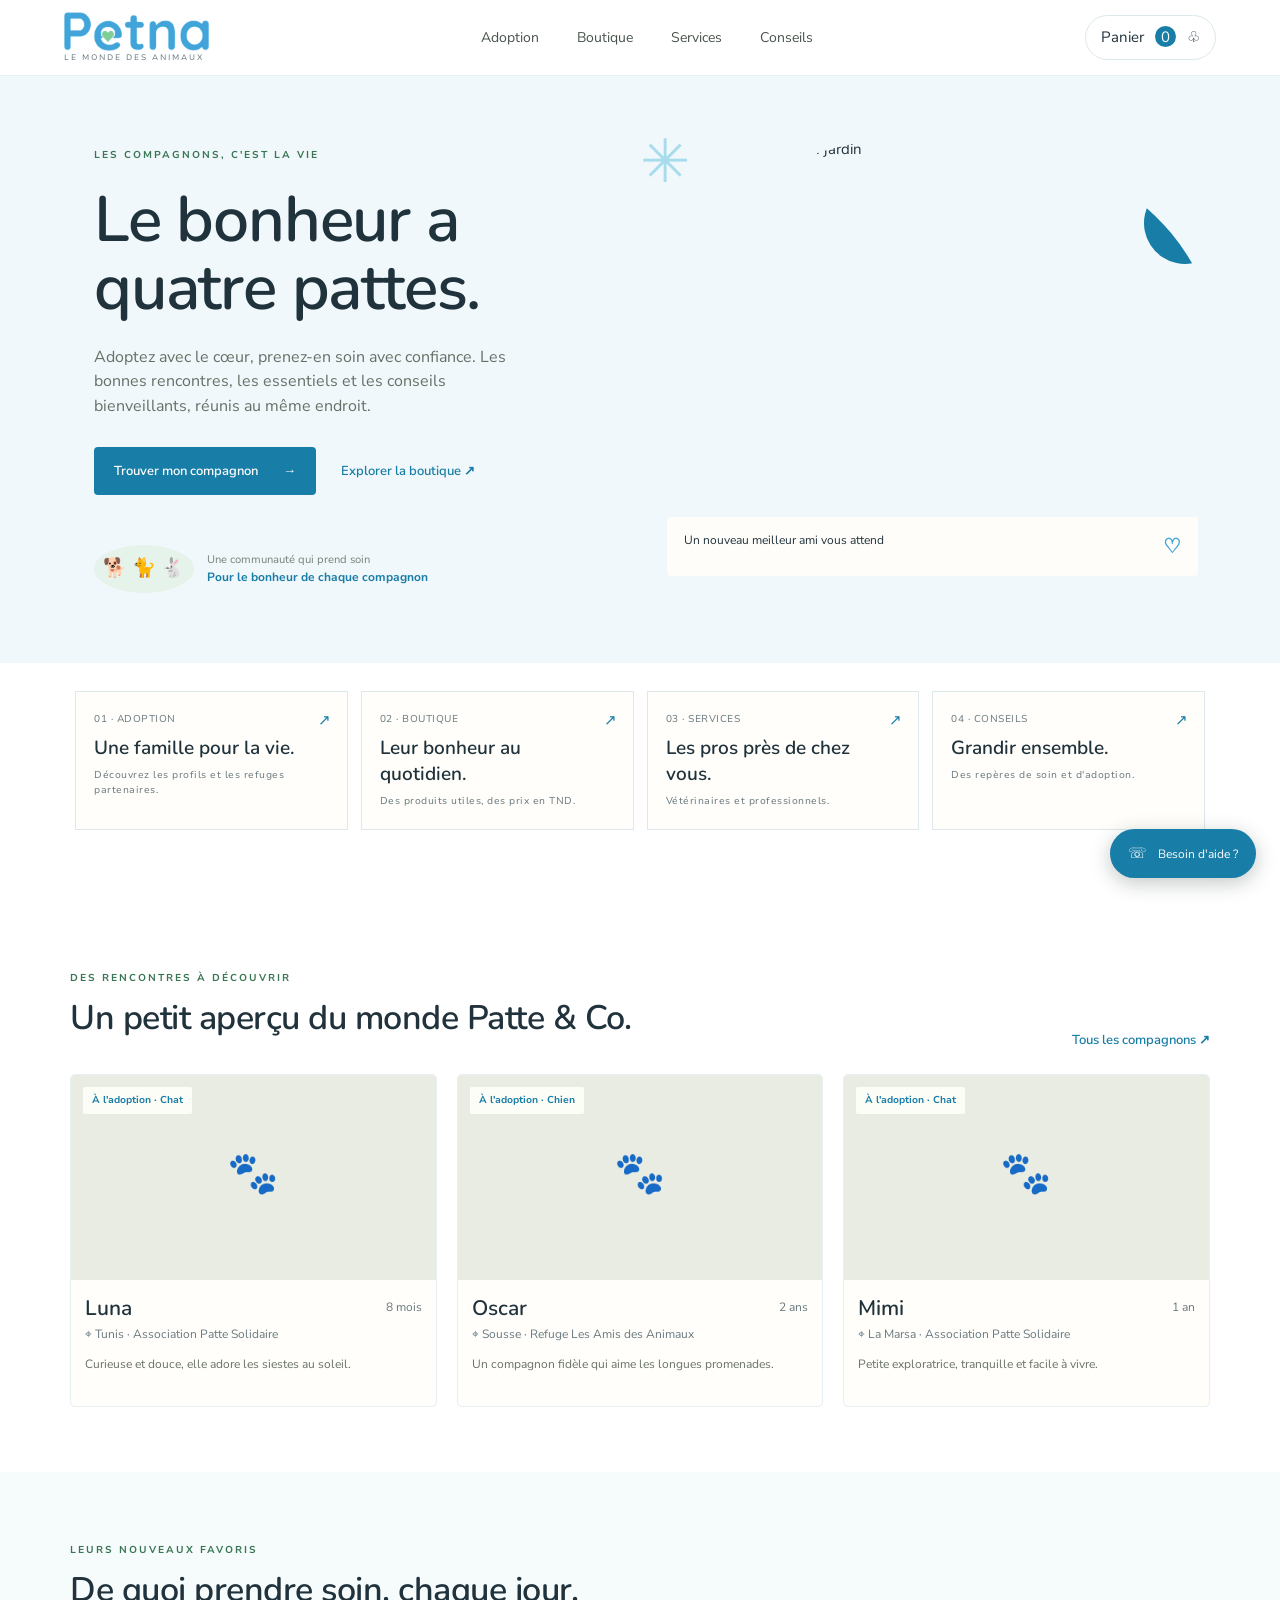
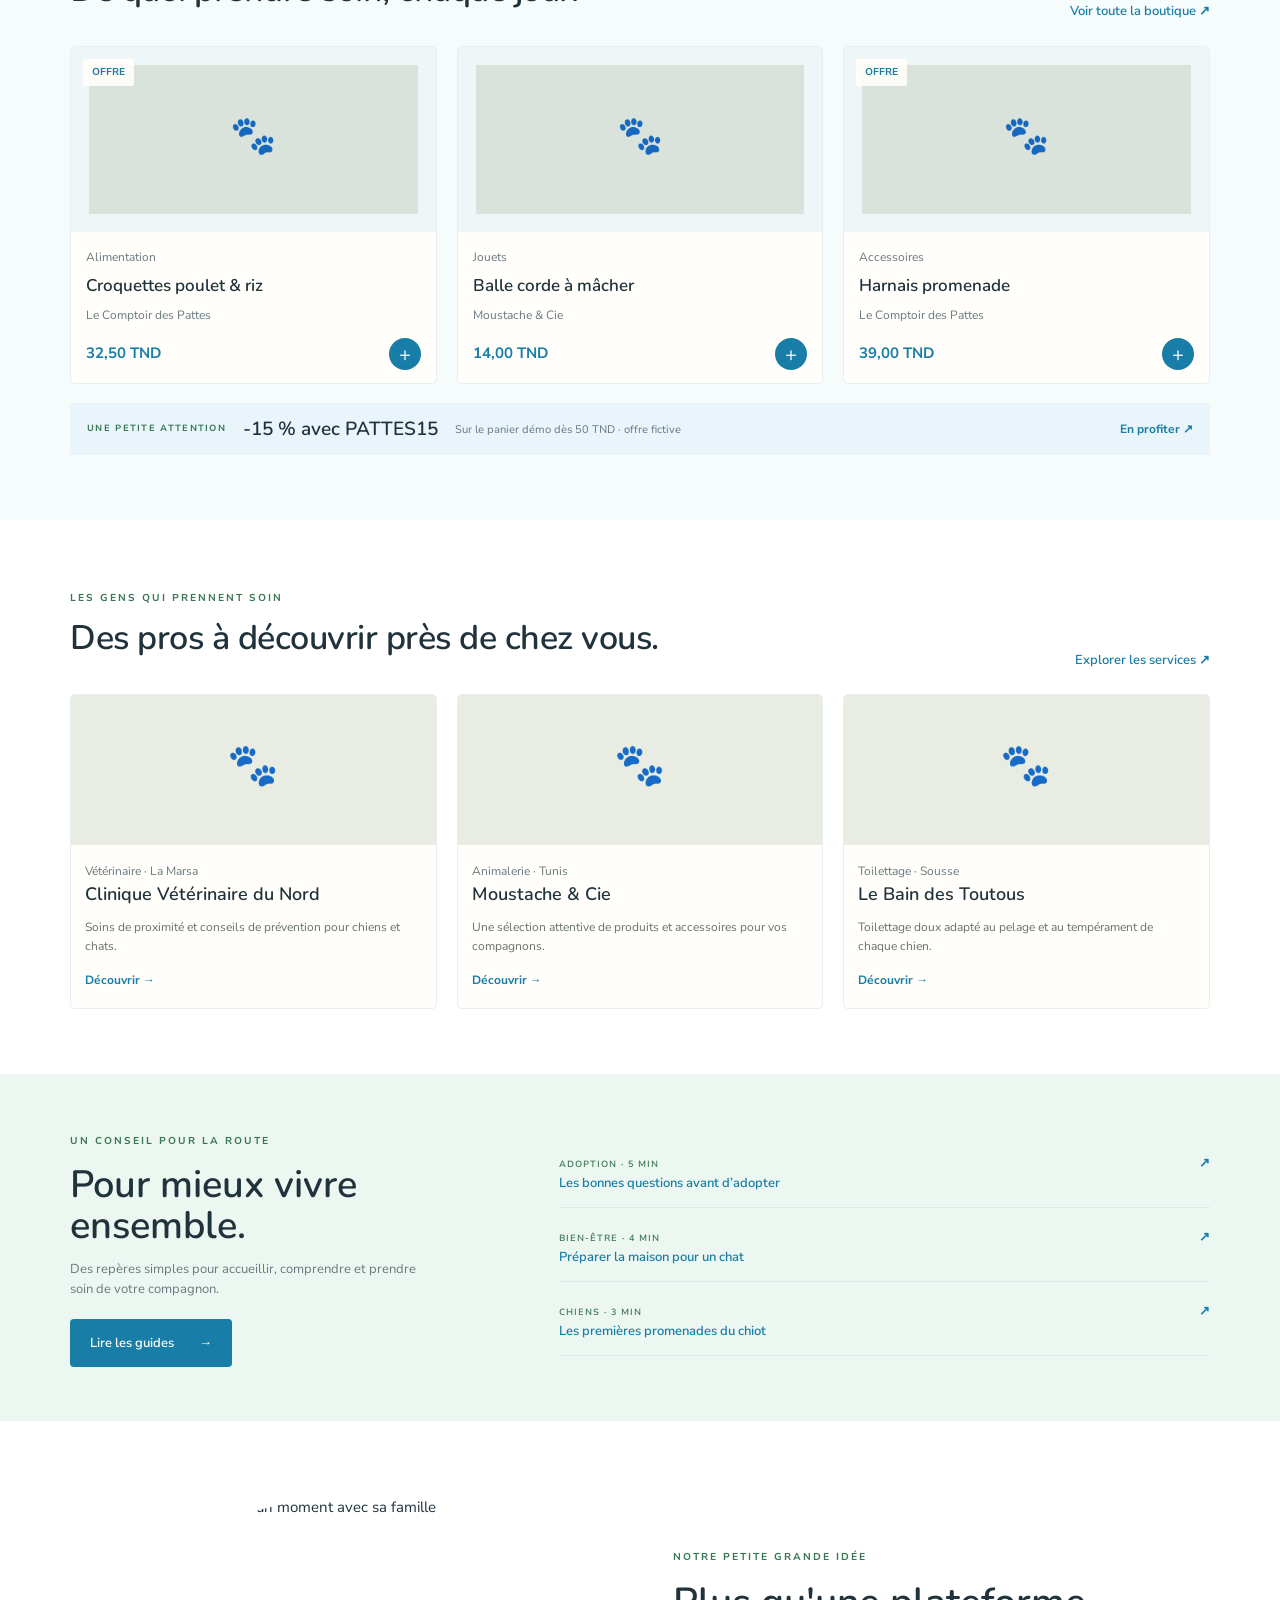
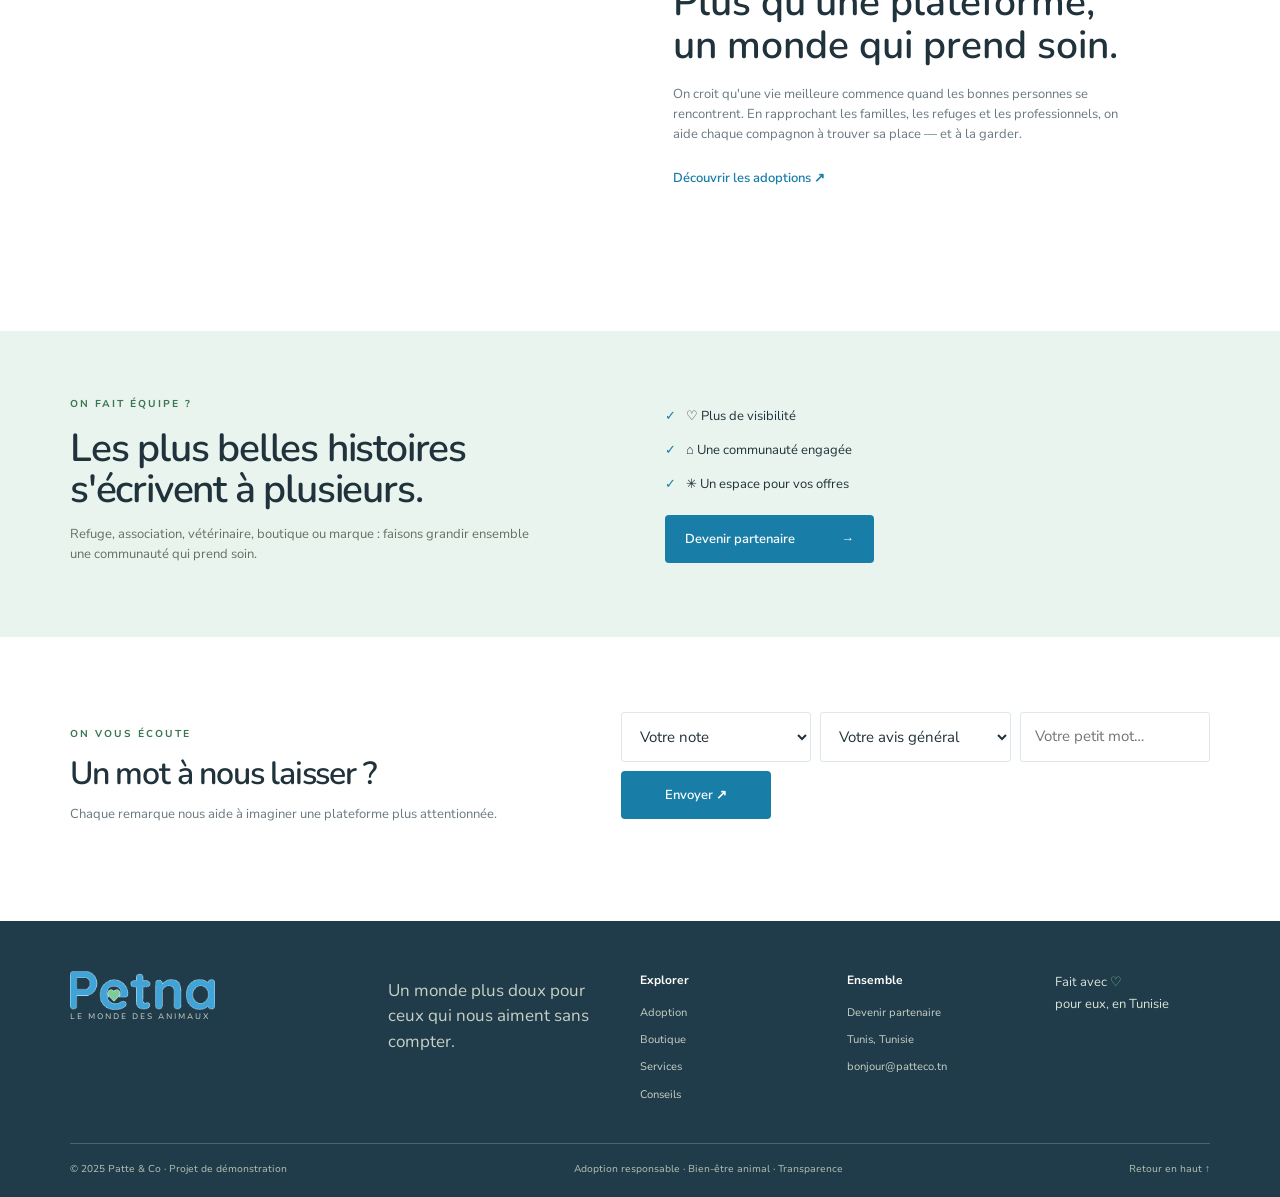
==== index.html @ c4110a83 "Initial Petna marketplace site" ====
<!doctype html><html lang="fr"><head><meta charset="utf-8"><meta name="viewport" content="width=device-width,initial-scale=1"><meta name="theme-color" content="#f6f5ed"><meta name="description" content="Adoption responsable, produits et conseils pour les compagnons en Tunisie."><title>Patte & Co — Un monde qui prend soin</title><link rel="stylesheet" href="css/styles.css"></head><body>
<header class="topbar"><a class="brand" href="index.html"><img class="brand-logo" src="assets/petna-logo.png" alt="Petna"><span class="brand-copy"><small>LE MONDE DES ANIMAUX</small></span></a><button class="menu-toggle" aria-label="Ouvrir le menu">☰</button><nav class="nav"><a href="adoption.html">Adoption</a><a href="boutique.html">Boutique</a><a href="services.html">Services</a><a href="conseils.html">Conseils</a></nav><button class="cart-button" id="cart-open">Panier <span id="cart-count">0</span> ♧</button></header>
<main><section class="hero" id="accueil"><div class="hero-copy"><span class="eyebrow">LES COMPAGNONS, C'EST LA VIE</span><h1>Le bonheur a<br>quatre pattes.</h1><p>Adoptez avec le cœur, prenez-en soin avec confiance. Les bonnes rencontres, les essentiels et les conseils bienveillants, réunis au même endroit.</p><div class="hero-actions"><a class="button button-dark" href="adoption.html">Trouver mon compagnon <span>→</span></a><a class="text-link" href="boutique.html">Explorer la boutique ↗</a></div><div class="hero-note"><span class="avatar-stack">🐕 🐈 🐇</span><span>Une communauté qui prend soin<br><b>Pour le bonheur de chaque compagnon</b></span></div></div><div class="hero-image"><img src="https://images.unsplash.com/photo-1543466835-00a7907e9de1?auto=format&fit=crop&w=1000&q=85" alt="Chien heureux dans un jardin"><span class="image-note">Un nouveau meilleur ami vous attend <b>♡</b></span><span class="hero-sticker">BONJOUR<br>TOI !</span></div><span class="hero-flower">✳</span></section>
<section class="route-cards"><a href="adoption.html"><span>01 · ADOPTION</span><b>Une famille pour la vie.</b><small>Découvrez les profils et les refuges partenaires.</small><i>↗</i></a><a href="boutique.html"><span>02 · BOUTIQUE</span><b>Leur bonheur au quotidien.</b><small>Des produits utiles, des prix en TND.</small><i>↗</i></a><a href="services.html"><span>03 · SERVICES</span><b>Les pros près de chez vous.</b><small>Vétérinaires et professionnels.</small><i>↗</i></a><a href="conseils.html"><span>04 · CONSEILS</span><b>Grandir ensemble.</b><small>Des repères de soin et d'adoption.</small><i>↗</i></a></section>
<section class="home-preview"><div class="section-heading"><div><span class="eyebrow">DES RENCONTRES À DÉCOUVRIR</span><h2>Un petit aperçu du monde Patte & Co.</h2></div><a class="text-link" href="adoption.html">Tous les compagnons ↗</a></div><div class="animal-grid" id="home-animals"></div></section>
<section class="home-preview home-shop-preview"><div class="section-heading"><div><span class="eyebrow">LEURS NOUVEAUX FAVORIS</span><h2>De quoi prendre soin, chaque jour.</h2></div><a class="text-link" href="boutique.html">Voir toute la boutique ↗</a></div><div class="product-grid" id="home-products"></div><div class="home-coupon"><span>UNE PETITE ATTENTION</span><b>-15 % avec PATTES15</b><small>Sur le panier démo dès 50 TND · offre fictive</small><a href="boutique.html">En profiter ↗</a></div></section>
<section class="home-preview"><div class="section-heading"><div><span class="eyebrow">LES GENS QUI PRENNENT SOIN</span><h2>Des pros à découvrir près de chez vous.</h2></div><a class="text-link" href="services.html">Explorer les services ↗</a></div><div class="provider-grid" id="home-providers"></div></section>
<section class="home-guides"><div><span class="eyebrow">UN CONSEIL POUR LA ROUTE</span><h2>Pour mieux vivre<br>ensemble.</h2><p>Des repères simples pour accueillir, comprendre et prendre soin de votre compagnon.</p><a class="button button-dark" href="conseils.html">Lire les guides <span>→</span></a></div><div class="home-article-list" id="home-articles"></div></section>
<section class="home-story"><div class="story-image"><img src="https://images.unsplash.com/photo-1551717743-49959800b1f6?auto=format&fit=crop&w=900&q=85" alt="Un chien partage un moment avec sa famille"></div><div><span class="eyebrow">NOTRE PETITE GRANDE IDÉE</span><h2>Plus qu'une plateforme,<br>un monde qui prend soin.</h2><p>On croit qu'une vie meilleure commence quand les bonnes personnes se rencontrent. En rapprochant les familles, les refuges et les professionnels, on aide chaque compagnon à trouver sa place — et à la garder.</p><a class="text-link" href="adoption.html">Découvrir les adoptions ↗</a></div></section>
<section class="partner-band" id="partenaires"><div><span class="eyebrow">ON FAIT ÉQUIPE ?</span><h2>Les plus belles histoires<br>s'écrivent à plusieurs.</h2><p>Refuge, association, vétérinaire, boutique ou marque : faisons grandir ensemble une communauté qui prend soin.</p></div><div class="partner-benefits"><span>♡ Plus de visibilité</span><span>⌂ Une communauté engagée</span><span>✳ Un espace pour vos offres</span><button class="button button-dark" id="partner-open">Devenir partenaire <span>→</span></button></div></section>
<section class="section feedback-section" id="avis"><div><span class="eyebrow">ON VOUS ÉCOUTE</span><h2>Un mot à nous laisser ?</h2><p>Chaque remarque nous aide à imaginer une plateforme plus attentionnée.</p></div><form id="feedback-form" class="inline-form"><select required aria-label="Note"><option value="">Votre note</option><option value="5">★★★★★ — Super</option><option value="4">★★★★ — Très bien</option><option value="3">★★★ — Bien</option><option value="2">★★ — À améliorer</option><option value="1">★ — Pas encore ça</option></select><select aria-label="Catégorie"><option>Votre avis général</option><option>Adoption</option><option>Boutique</option><option>Services</option></select><input required maxlength="240" placeholder="Votre petit mot…"><button class="button button-dark">Envoyer ↗</button><div class="form-message" aria-live="polite"></div></form></section></main>
<footer><div class="footer-main"><a class="brand" href="index.html"><img class="brand-logo" src="assets/petna-logo.png" alt="Petna"><span class="brand-copy"><small>LE MONDE DES ANIMAUX</small></span></a><p>Un monde plus doux pour<br>ceux qui nous aiment sans compter.</p><div class="footer-links"><b>Explorer</b><a href="adoption.html">Adoption</a><a href="boutique.html">Boutique</a><a href="services.html">Services</a><a href="conseils.html">Conseils</a></div><div class="footer-links"><b>Ensemble</b><a href="#partenaires">Devenir partenaire</a><span>Tunis, Tunisie</span><span>bonjour@patteco.tn</span></div><div class="footer-badge">Fait avec <span>♡</span><br>pour eux, en Tunisie</div></div><div class="footer-bottom"><span>© 2025 Patte & Co · Projet de démonstration</span><span>Adoption responsable · Bien-être animal · Transparence</span><a href="#accueil">Retour en haut ↑</a></div></footer>
<div id="modal-root" class="modal-root" aria-live="polite"></div><button id="chat-toggle" class="chat-toggle" aria-label="Ouvrir l'assistant" aria-expanded="false" aria-controls="chat-panel">☏ <span>Besoin d'aide ?</span></button><aside id="chat-panel" class="chat-panel" hidden><div class="chat-head"><b>Le petit coup de patte</b><button id="chat-close" type="button" aria-label="Fermer l’assistant">×</button><small>Assistant de démonstration · Toujours là pour aider</small></div><div id="chat-messages" class="chat-messages"><div class="chat-msg bot">Bonjour ! 🐾 Comment puis-je vous aider ?</div><div class="chat-suggestions"><button>Comment adopter ?</button><button>Suivre mon panier</button><button>Conseils pour mon chat</button><button>Modes de livraison</button></div></div><form id="chat-form"><input id="chat-input" placeholder="Écrivez votre question…" aria-label="Votre question"><button aria-label="Envoyer">↑</button></form></aside><script src="js/data.js"></script><script src="js/app.js"></script></body></html>
---- css/styles.css ----
@import url('https://fonts.googleapis.com/css2?family=Nunito:wght@500;600;700;800&family=Nunito+Sans:wght@400;500;600;700&display=swap');
:root{--ink:#20323b;--green:#187da7;--green2:#397653;--cream:#f1f8fb;--paper:#fff;--orange:#41a4d8;--muted:#697980;--line:#dce8ec;--display:'Nunito',Arial,sans-serif;--body:'Nunito Sans',Arial,sans-serif}*{box-sizing:border-box}html{scroll-behavior:smooth;scroll-padding-top:85px}body{margin:0;background:var(--paper);color:var(--ink);font:15px/1.55 var(--body)}button,input,select,textarea{font:inherit}button,a{transition:.2s ease}button{cursor:pointer}a{color:inherit;text-decoration:none}.topbar{height:76px;padding:0 max(calc((100vw - 1200px)/2),5vw);display:flex;align-items:center;justify-content:space-between;background:var(--paper);position:sticky;top:0;z-index:10;border-bottom:1px solid #e7f0f3}.brand{display:flex;align-items:center;gap:9px;font-size:23px;line-height:.9;font-weight:700;letter-spacing:-1px}.brand-icon{font-size:33px;color:var(--orange)}.brand-amp{color:var(--orange)}.brand small{display:block;font:8px var(--body);letter-spacing:2px;margin-top:7px;color:var(--muted)}.nav{display:flex;gap:38px;color:#48544b;font-size:14px}.nav a:hover,.text-link:hover{color:var(--green)}.cart-button{border:1px solid var(--line);background:none;border-radius:50px;padding:10px 15px;color:var(--ink)}.cart-button span:first-of-type{display:inline-grid;place-items:center;background:var(--green);color:white;border-radius:50%;width:21px;height:21px;margin:0 7px}.menu-toggle{display:none;background:none;border:0;font-size:24px;color:var(--ink)}.hero{min-height:580px;padding:62px max(calc((100vw - 1200px)/2),5vw) 70px;background:var(--cream);display:grid;grid-template-columns:1fr 1.05fr;align-items:center;gap:45px;position:relative;overflow:hidden}.hero-copy{padding:4px 0 0 30px}.eyebrow{font-size:10px;letter-spacing:2px;color:var(--green2);font-weight:700}.hero h1,.section h2,.partner-band h2,.feedback-section h2,.care-content h2,.purpose h2{font:600 clamp(40px,5vw,64px)/1.07 var(--display);letter-spacing:-1.2px;margin:20px 0;color:var(--ink)}.hero-copy>p{max-width:440px;color:#667066;font-size:16px;margin:22px 0 28px}.hero-actions{display:flex;align-items:center;gap:25px}.button{border:0;border-radius:4px;padding:14px 20px;display:inline-flex;align-items:center;justify-content:center;gap:25px;font-weight:600;font-size:13px}.button:hover{transform:translateY(-2px);box-shadow:0 7px 18px #152a1c20}.button-dark{background:var(--green);color:white}.button-light{background:#fffefa;color:var(--green)}.text-link{font-size:13px;font-weight:600;color:var(--green)}.hero-note{display:flex;align-items:center;gap:13px;margin-top:50px;font-size:11px;color:#778075}.hero-note b{color:var(--green);font-size:12px}.avatar-stack{font-size:19px;background:#e6f3eb;border-radius:50%;padding:9px}.hero-image{position:relative;height:455px;border-radius:47% 47% 6px 6px;overflow:hidden}.hero-image img{width:100%;height:100%;object-fit:cover;object-position:center 40%}.image-note{position:absolute;bottom:17px;left:18px;right:18px;background:#fffefaed;padding:14px 17px;border-radius:4px;font-size:12px}.image-note b{float:right;color:var(--orange);font-size:20px}.hero-sticker{position:absolute;right:-10px;top:44px;background:var(--green);color:white;border-radius:50%;width:82px;height:82px;display:grid;place-content:center;text-align:center;font-size:12px;line-height:1.2;transform:rotate(12deg);font-weight:700}.hero-flower{position:absolute;left:50%;top:40px;font-size:60px;color:#a8dced}.quick-links{display:grid;grid-template-columns:repeat(4,1fr);max-width:1200px;margin:-1px auto 0;padding:0 20px}.quick-links>a{padding:26px 18px;position:relative;border-bottom:1px solid var(--line);display:grid;grid-template-columns:43px 1fr;column-gap:12px}.quick-links>a>span{grid-row:span 2;background:var(--cream);border-radius:50%;width:42px;height:42px;display:grid;place-items:center;color:var(--green);font-size:20px}.quick-links b{font-size:14px;align-self:end}.quick-links small{font-size:11px;color:var(--muted)}.quick-links i{position:absolute;right:10px;top:25px;color:var(--green);font-style:normal}.section{max-width:1200px;margin:auto;padding:100px 30px}.section-heading{display:flex;justify-content:space-between;align-items:end}.section h2,.care-content h2,.purpose h2,.partner-band h2,.feedback-section h2{font-size:42px;margin:13px 0 0}.section-intro{color:var(--muted);margin:15px 0 24px}.filters{display:flex;gap:10px;margin:22px 0}.filters input,.filters select,.shop-toolbar input,.inline-form input,.inline-form select{border:1px solid var(--line);background:#fff;border-radius:3px;padding:12px 14px;color:var(--ink);min-width:180px;outline:none}.filters input:focus,.filters select:focus,input:focus,textarea:focus{border-color:var(--green)}.animal-grid,.product-grid,.provider-grid{display:grid;grid-template-columns:repeat(4,1fr);gap:20px}.animal-card,.product-card,.provider-card{border:1px solid #e6eff1;background:#fffefa;border-radius:5px;overflow:hidden;transition:.2s;cursor:pointer}.animal-card:hover,.product-card:hover,.provider-card:hover{transform:translateY(-4px);box-shadow:0 10px 28px #25352b13}.card-image{height:205px;position:relative;background:#edf4f5}.card-image img,.product-image img,.provider-image img{width:100%;height:100%;object-fit:cover}.tag{position:absolute;top:12px;left:12px;background:#fffefaed;color:var(--green);font-size:10px;font-weight:700;padding:6px 9px;border-radius:2px}.animal-card-content,.provider-info{padding:14px}.card-top{display:flex;justify-content:space-between;align-items:center}.card-top h3,.product-card h3,.provider-info h3{font:600 21px var(--display);margin:0}.muted{color:var(--muted);font-size:12px}.animal-card-content p{font-size:12px;color:#697267;margin:10px 0 0;min-height:37px}.trust-strip{margin-top:34px;background:#edf7f1;padding:20px 25px;display:flex;align-items:center;gap:18px}.trust-strip>span{font-size:28px;color:var(--green)}.trust-strip b{font-family:var(--display);font-size:18px}.trust-strip p{margin:3px 0 0;font-size:12px;color:var(--muted)}.trust-strip a{margin-left:auto;color:var(--green);font-size:12px;font-weight:600}.shop-section{background:#f6fbfc;max-width:none;padding-left:max(calc((100vw - 1140px)/2),5vw);padding-right:max(calc((100vw - 1140px)/2),5vw)}.shop-toolbar{display:flex;justify-content:space-between;align-items:center;margin:26px 0 20px;gap:20px}.category-pills{display:flex;gap:8px;flex-wrap:wrap}.category-pills button{background:none;border:1px solid var(--line);padding:8px 13px;border-radius:50px;font-size:11px;color:#616a60}.category-pills button.active,.category-pills button:hover{background:var(--green);border-color:var(--green);color:white}.product-image{height:185px;background:#eff6f8;position:relative;padding:18px}.product-image img{mix-blend-mode:multiply}.product-card-content{padding:13px 15px}.product-card h3{font:600 17px var(--display);margin:6px 0}.product-bottom{display:flex;justify-content:space-between;align-items:center;margin-top:12px}.price{font-weight:700;color:var(--green)}.add-button{border:0;background:var(--green);color:white;border-radius:50%;width:32px;height:32px;font-size:20px}.promo-band{background:#187da7;color:white;padding:62px max(calc((100vw - 1140px)/2),5vw);display:flex;align-items:center;justify-content:space-between;overflow:hidden}.promo-band .eyebrow{color:#e4f5fb}.promo-band h2{font:600 42px/1.12 var(--display);margin:13px 0}.promo-band p{color:#e4f5fb;font-size:13px;margin-bottom:22px}.promo-art{height:200px;width:340px;position:relative;display:grid;place-items:center}.promo-circle{width:175px;height:175px;border:1px solid #d5f0fb;border-radius:50%;display:grid;place-content:center;text-align:center;font:600 48px var(--display);transform:rotate(-13deg)}.promo-circle small{font:11px var(--body)}.promo-coupon{position:absolute;bottom:12px;left:0;background:#f0f9fc;color:#216f94;padding:10px 15px;font-size:10px;letter-spacing:1px;transform:rotate(-5deg)}.promo-coupon b{margin-left:7px}.promo-paw{position:absolute;right:0;top:0;font-size:58px;transform:rotate(20deg)}.services-section{padding-bottom:110px}.provider-image{height:150px;background:#e9f4f7}.provider-info h3{font-size:18px}.provider-info .muted{margin:4px 0 9px}.provider-info p{font-size:12px;color:#687268;min-height:37px}.provider-info button{background:none;border:0;color:var(--green);font-size:12px;font-weight:700;padding:4px 0}.care-band{background:#eef7f5;display:grid;grid-template-columns:1fr 1fr;min-height:510px}.care-photo img{width:100%;height:100%;min-height:510px;object-fit:cover}.care-content{padding:70px max(calc((100vw - 550px)/2),7vw) 65px 7vw}.care-content h2{font-size:40px}.care-content>p{color:var(--muted);max-width:400px;font-size:13px;margin:15px 0 25px}.article-list{display:grid;gap:8px}.article-link{padding:11px 0;border-bottom:1px solid #dce8ec;display:flex;justify-content:space-between;font-size:13px;font-weight:600}.article-link span{color:var(--green)}.purpose{display:grid;grid-template-columns:60px 1fr 1fr;gap:28px;align-items:center}.purpose-mark{font-size:45px;color:var(--orange);align-self:start;padding-top:3px}.purpose h2{font-size:38px}.purpose p{color:var(--muted);font-size:13px;max-width:460px;margin:18px 0}.purpose-image{height:320px;border-radius:48% 48% 5px 5px;overflow:hidden}.purpose-image img{width:100%;height:100%;object-fit:cover}.partner-band{background:#e8f4ed;padding:60px max(calc((100vw - 1140px)/2),5vw);display:grid;grid-template-columns:1fr 1fr;gap:50px;align-items:center}.partner-band h2{font-size:39px}.partner-band p{color:#667064;max-width:460px;font-size:13px}.partner-benefits{display:grid;gap:14px;font-size:13px}.partner-benefits span:before{content:'✓';color:var(--green);margin-right:10px}.partner-benefits button{justify-self:start;margin-top:7px}.feedback-section{display:grid;grid-template-columns:1fr 1.2fr;gap:60px;align-items:center;padding-top:75px;padding-bottom:75px}.feedback-section h2{font-size:32px}.feedback-section p{font-size:13px;color:var(--muted)}.inline-form{display:flex;flex-wrap:wrap;gap:9px}.inline-form>*{flex:1;min-width:150px}.inline-form button{flex:0 0 120px}.form-message{flex:1 0 100%;font-size:12px;color:var(--green);min-height:18px}footer{background:#203b49;color:#e8f4ed;padding:50px max(calc((100vw - 1140px)/2),5vw) 20px}.footer-main{display:grid;grid-template-columns:1.3fr 1fr .8fr .8fr .7fr;gap:30px;padding-bottom:40px}.footer-main .brand{color:white;align-self:start}.footer-main>p{font:17px/1.5 var(--display);color:#c6d0c5;margin:7px 0}.footer-links{display:grid;align-content:start;gap:10px;font-size:11px;color:#c7d0c6}.footer-links b{color:white;font-size:12px;margin-bottom:5px}.footer-badge{font:13px/1.7 var(--display);color:#d9e3d7}.footer-badge span{color:#7dcd96}.footer-bottom{border-top:1px solid #46636e;padding-top:18px;display:flex;justify-content:space-between;font-size:10px;color:#b4c0b5}.modal-root:empty{display:none}.modal-root{position:fixed;inset:0;background:#17241ccc;z-index:50;display:grid;place-items:center;padding:20px}.modal{background:#fffefa;max-width:720px;width:100%;max-height:92vh;overflow:auto;border-radius:5px;position:relative;padding:28px}.modal-close{position:absolute;right:15px;top:12px;background:none;border:0;font-size:25px;color:var(--ink);z-index:2}.modal h2{font:600 31px var(--display);margin:5px 0 10px}.modal p{color:#697267;font-size:13px}.modal-hero{height:260px;width:100%;object-fit:cover;border-radius:4px;margin:8px 0 15px}.modal-grid{display:grid;grid-template-columns:1fr 1fr;gap:12px}.info-box{background:var(--cream);padding:12px;font-size:12px}.info-box b{display:block;color:var(--green);margin-bottom:4px}.form-grid{display:grid;grid-template-columns:1fr 1fr;gap:10px}.modal label{font-size:11px;color:#667064;display:grid;gap:5px}.modal input,.modal textarea,.modal select{padding:11px;border:1px solid var(--line);border-radius:3px;width:100%;background:white;color:var(--ink)}.modal textarea{min-height:90px;resize:vertical}.full{grid-column:1/-1}.modal form{display:grid;gap:12px;margin-top:15px}.modal .button{justify-self:start}.demo-note{font-size:10px;color:#777;background:#eff6f8;padding:9px}.cart-line{display:grid;grid-template-columns:1fr auto auto;align-items:center;gap:15px;border-bottom:1px solid var(--line);padding:13px 0;font-size:13px}.qty-controls{display:flex;align-items:center;gap:9px}.qty-controls button{width:25px;height:25px;border:1px solid var(--line);background:white;border-radius:3px}.remove-item{border:0;background:none;color:#ab5c42}.cart-summary{display:grid;gap:8px;margin-top:18px;font-size:13px}.cart-summary div{display:flex;justify-content:space-between}.cart-summary .total{font-weight:700;font-size:16px;border-top:1px solid var(--line);padding-top:10px}.coupon-row{display:flex;gap:8px;margin-top:15px}.coupon-row input{flex:1}.chat-toggle{position:fixed;bottom:22px;right:24px;z-index:20;background:var(--green);color:white;border:0;border-radius:30px;padding:13px 18px;box-shadow:0 5px 20px #1c362744}.chat-toggle span{font-size:12px;margin-left:7px}.chat-panel{position:fixed;bottom:80px;right:24px;width:320px;height:430px;background:#fffefa;border-radius:8px;z-index:20;box-shadow:0 10px 40px #12231c44;display:flex;flex-direction:column;overflow:hidden}.chat-panel[hidden]{display:none}.chat-head{background:var(--green);color:white;padding:15px 18px;display:grid;grid-template-columns:1fr auto}.chat-head small{grid-column:1/-1;color:#d8e5d7;font-size:10px}.chat-head button{grid-column:2;grid-row:1/3;border:0;color:white;background:none;font-size:23px}.chat-messages{padding:14px;overflow:auto;flex:1}.chat-msg{max-width:90%;padding:10px 12px;border-radius:10px;font-size:12px;margin-bottom:9px}.chat-msg.bot{background:#edf7f1}.chat-msg.user{background:#dff0e5;margin-left:auto}.chat-suggestions{display:grid;gap:6px}.chat-suggestions button{background:white;border:1px solid var(--line);border-radius:20px;padding:7px;font-size:10px;color:var(--green)}#chat-form{border-top:1px solid var(--line);display:flex;padding:9px;gap:7px}#chat-form input{flex:1;border:1px solid var(--line);padding:9px;border-radius:20px;min-width:0}#chat-form button{background:var(--green);color:white;border:0;border-radius:50%;width:35px}.empty-state{grid-column:1/-1;text-align:center;color:var(--muted);padding:35px 10px}.success-card{text-align:center;padding:25px}.success-icon{font-size:45px;color:var(--green)}
@media(max-width:850px){.hero{padding:45px 6vw;gap:20px}.hero-copy{padding-left:0}.hero-image{height:390px}.quick-links{padding:0 5vw}.quick-links>a{padding:18px 7px}.quick-links small{font-size:10px}.animal-grid,.product-grid{grid-template-columns:repeat(2,1fr)}.provider-grid{grid-template-columns:repeat(2,1fr)}.section{padding:75px 6vw}.shop-section{padding-left:6vw;padding-right:6vw}.care-content{padding:55px 6vw}.purpose{grid-template-columns:40px 1fr 1fr;gap:16px}.partner-band{padding:55px 6vw}.footer-main{grid-template-columns:1.2fr 1fr 1fr}.footer-badge{display:none}}
@media(max-width:600px){.topbar{height:65px;padding:0 5vw}.menu-toggle{display:block;order:3}.nav{display:none;position:absolute;top:64px;left:0;right:0;background:var(--paper);padding:15px 6vw 20px;box-shadow:0 8px 12px #17241c12;flex-direction:column;gap:14px}.nav.open{display:flex}.brand{font-size:20px}.brand-icon{font-size:28px}.cart-button{padding:8px 10px;font-size:12px}.hero{grid-template-columns:1fr;padding:42px 7vw 35px;gap:28px}.hero h1{font-size:49px}.hero-copy>p{font-size:14px}.hero-note{margin-top:30px}.hero-image{height:310px;width:90%;margin-left:auto}.hero-flower{left:auto;right:6%;top:40px}.hero-sticker{right:-20px;width:70px;height:70px}.quick-links{grid-template-columns:1fr 1fr;padding:0 6vw}.quick-links>a{padding:17px 4px;grid-template-columns:37px 1fr;column-gap:8px}.quick-links>a>span{width:35px;height:35px;font-size:17px}.quick-links small{font-size:9px}.section{padding:65px 6vw}.section-heading{align-items:start;gap:10px;flex-direction:column}.section h2,.care-content h2{font-size:35px}.section-heading>.text-link{margin-top:7px}.filters{flex-direction:column}.filters input,.filters select{width:100%}.animal-grid,.product-grid{gap:11px}.card-image{height:155px}.animal-card-content,.product-card-content{padding:10px}.card-top h3{font-size:18px}.animal-card-content p{font-size:11px}.product-image{height:145px;padding:10px}.product-card h3{font-size:15px}.tag{font-size:9px;padding:5px 7px}.trust-strip{align-items:flex-start;padding:16px;gap:11px;flex-wrap:wrap}.trust-strip p{font-size:11px}.trust-strip a{margin-left:40px}.shop-toolbar{align-items:stretch;flex-direction:column}.shop-toolbar input{width:100%}.promo-band{padding:48px 7vw;min-height:440px;align-items:flex-start;flex-direction:column}.promo-band h2{font-size:37px}.promo-art{align-self:center;margin-top:6px}.provider-grid{grid-template-columns:1fr 1fr;gap:11px}.provider-image{height:120px}.provider-info{padding:10px}.provider-info h3{font-size:16px}.provider-info p{font-size:10px}.care-band{grid-template-columns:1fr}.care-photo img{min-height:260px;height:260px}.care-content{padding:44px 7vw}.purpose{grid-template-columns:35px 1fr;padding:60px 6vw}.purpose h2{font-size:34px}.purpose-image{grid-column:2;height:250px;margin-top:10px}.partner-band{grid-template-columns:1fr;gap:20px;padding:48px 7vw}.partner-band h2{font-size:34px}.feedback-section{grid-template-columns:1fr;gap:20px}.inline-form{flex-direction:column}.inline-form>*{width:100%;flex:auto}.inline-form button{flex:auto}.footer-main{grid-template-columns:1fr 1fr;gap:25px}.footer-main>.brand{grid-column:1}.footer-main>p{grid-column:2;font-size:14px}.footer-links{font-size:10px}.footer-bottom{flex-wrap:wrap;gap:10px}.footer-bottom span:nth-child(2){display:none}.chat-toggle{right:12px;bottom:12px;padding:12px}.chat-toggle span{display:none}.chat-panel{right:10px;bottom:68px;width:min(320px,calc(100vw - 20px));height:400px}.modal{padding:23px 17px}.modal h2{font-size:27px}.modal-hero{height:210px}.modal-grid,.form-grid{grid-template-columns:1fr}.full{grid-column:1}.cart-line{grid-template-columns:1fr auto;gap:7px}.cart-line .remove-item{grid-column:2}}
@media(prefers-reduced-motion:reduce){*,*::before,*::after{scroll-behavior:auto!important;transition:none!important}}

/* Dedicated route layouts and homepage discovery sections */
.nav a.current{color:var(--orange);font-weight:700}
.route-hero{display:grid;grid-template-columns:1fr 1fr;gap:55px;align-items:center;padding:64px max(calc((100vw - 1140px)/2),6vw);background:var(--cream);min-height:435px}
.route-hero h1{font:600 clamp(38px,4.6vw,58px)/1.08 var(--display);letter-spacing:-1px;margin:18px 0}
.route-hero p{max-width:490px;color:#667066;margin:0 0 24px}
.route-hero-image{height:310px;overflow:hidden;border-radius:48% 48% 5px 5px}
.route-hero-image img,.story-image img{width:100%;height:100%;object-fit:cover}
.route-hero.adoption-route{background:#f0f8fb}.route-hero.shop-route{background:#eff8fb}.route-hero.services-route{background:#edf7f1}.route-hero.care-route{background:#eef7f5}
.route-cards{max-width:1180px;margin:0 auto;padding:28px 25px 70px;display:grid;grid-template-columns:repeat(4,minmax(0,1fr));gap:13px}
.route-cards a{position:relative;display:grid;align-content:start;gap:7px;padding:20px 38px 20px 18px;border:1px solid var(--line);background:#fffefa;min-height:130px}
.route-cards a:hover{transform:translateY(-3px);box-shadow:0 8px 22px #25352b12}
.route-cards span,.route-cards small{font-size:10px;color:var(--muted);letter-spacing:.5px}.route-cards b{font:600 19px var(--display)}.route-cards i{position:absolute;right:16px;top:17px;color:var(--green);font-style:normal}
.home-preview{max-width:1200px;margin:0 auto;padding:65px 30px}.home-preview .section-heading{margin-bottom:24px}.home-preview .section-heading h2{font:600 34px/1.1 var(--display);letter-spacing:-.5px;margin:12px 0}
.home-preview .animal-grid,.home-preview .product-grid,.home-preview .provider-grid{grid-template-columns:repeat(3,minmax(0,1fr))}
.home-shop-preview{max-width:none;padding-left:max(calc((100vw - 1140px)/2),5vw);padding-right:max(calc((100vw - 1140px)/2),5vw);background:#f6fbfc}
.home-coupon{display:flex;align-items:center;gap:17px;margin-top:19px;padding:13px 17px;background:#e9f5fa;color:var(--ink)}.home-coupon span{font-size:9px;letter-spacing:1.3px;color:var(--green2);font-weight:700}.home-coupon b{font:600 19px var(--display)}.home-coupon small{font-size:11px;color:var(--muted)}.home-coupon a{margin-left:auto;font-size:12px;color:var(--green);font-weight:700}
.home-guides{background:#edf7f1;padding:54px max(calc((100vw - 1140px)/2),5vw);display:grid;grid-template-columns:.8fr 1.2fr;gap:55px;align-items:center}
.home-guides h2{font:600 38px/1.08 var(--display);margin:13px 0}.home-guides p{max-width:360px;color:var(--muted);font-size:13px;margin:12px 0 20px}.home-article-list{display:grid;gap:5px}.home-article-list .article-link{padding:14px 0}.home-article-list .article-link small{font-size:9px;letter-spacing:1px;color:var(--green2)}
.home-story{max-width:1100px;margin:0 auto;padding:75px 30px 95px;display:grid;grid-template-columns:1fr 1fr;gap:65px;align-items:center}.story-image{height:340px;overflow:hidden;border-radius:48% 48% 5px 5px}.home-story h2{font:600 39px/1.1 var(--display);margin:15px 0}.home-story p{color:var(--muted);font-size:13px;max-width:450px;margin:16px 0 22px}
.guide-grid{display:grid;grid-template-columns:repeat(3,1fr);gap:15px;margin-top:25px}.guide-grid .article-link{min-height:125px;padding:22px;background:var(--cream);border:1px solid var(--line);font-size:16px;align-items:center}.guide-grid .article-link small{font-size:9px;letter-spacing:1px;color:var(--green2)}.guide-trust{max-width:1140px;margin:0 auto 75px}
footer:not(:has(.footer-badge)) .footer-main{grid-template-columns:1.2fr 1fr 1fr 1fr}
.brand{display:flex;flex-direction:column;align-items:flex-start;gap:1px;line-height:1}
.brand-logo{display:block;width:145px;height:auto;max-height:42px;object-fit:contain;object-position:left center}
.brand-copy small{display:block;margin-top:0;font:8px var(--body);letter-spacing:2px;color:var(--muted)}
.footer-main .brand-copy small{color:#c6d0c5}
@media(max-width:600px){.brand-logo{width:126px;max-height:37px}.brand-copy small{font-size:7px;letter-spacing:1.8px}}
@media(max-width:850px){.route-hero{padding:55px 6vw;gap:25px}.route-cards{grid-template-columns:repeat(2,minmax(0,1fr));padding:20px 6vw 55px}.home-preview{padding:55px 6vw}.home-coupon{flex-wrap:wrap;gap:9px 14px}.home-guides{padding:48px 6vw;gap:30px}.home-story{padding:60px 6vw 65px;gap:30px}.guide-grid{grid-template-columns:repeat(2,1fr)}}
@media(max-width:600px){.route-hero{grid-template-columns:1fr;padding:40px 7vw;gap:25px}.route-hero h1{font-size:43px}.route-hero-image{height:260px;width:92%;margin-left:auto}.route-cards{grid-template-columns:1fr 1fr;padding:16px 6vw 45px;gap:9px}.route-cards a{padding:15px 30px 15px 12px;min-height:130px}.route-cards b{font-size:17px}.home-preview{padding:48px 6vw}.home-preview .section-heading h2{font-size:29px}.home-preview .animal-grid,.home-preview .product-grid,.home-preview .provider-grid{grid-template-columns:repeat(2,minmax(0,1fr));gap:10px}.home-preview .provider-card:last-child{display:none}.home-coupon{align-items:flex-start;flex-direction:column}.home-coupon a{margin-left:0}.home-guides{grid-template-columns:1fr;padding:42px 7vw;gap:15px}.home-guides h2{font-size:34px}.home-story{grid-template-columns:1fr;padding:48px 7vw 55px;gap:25px}.story-image{height:260px;width:92%;margin:auto}.home-story h2{font-size:34px}.guide-grid{grid-template-columns:1fr}.guide-grid .article-link{min-height:95px}.guide-trust{margin:0 6vw 55px}}
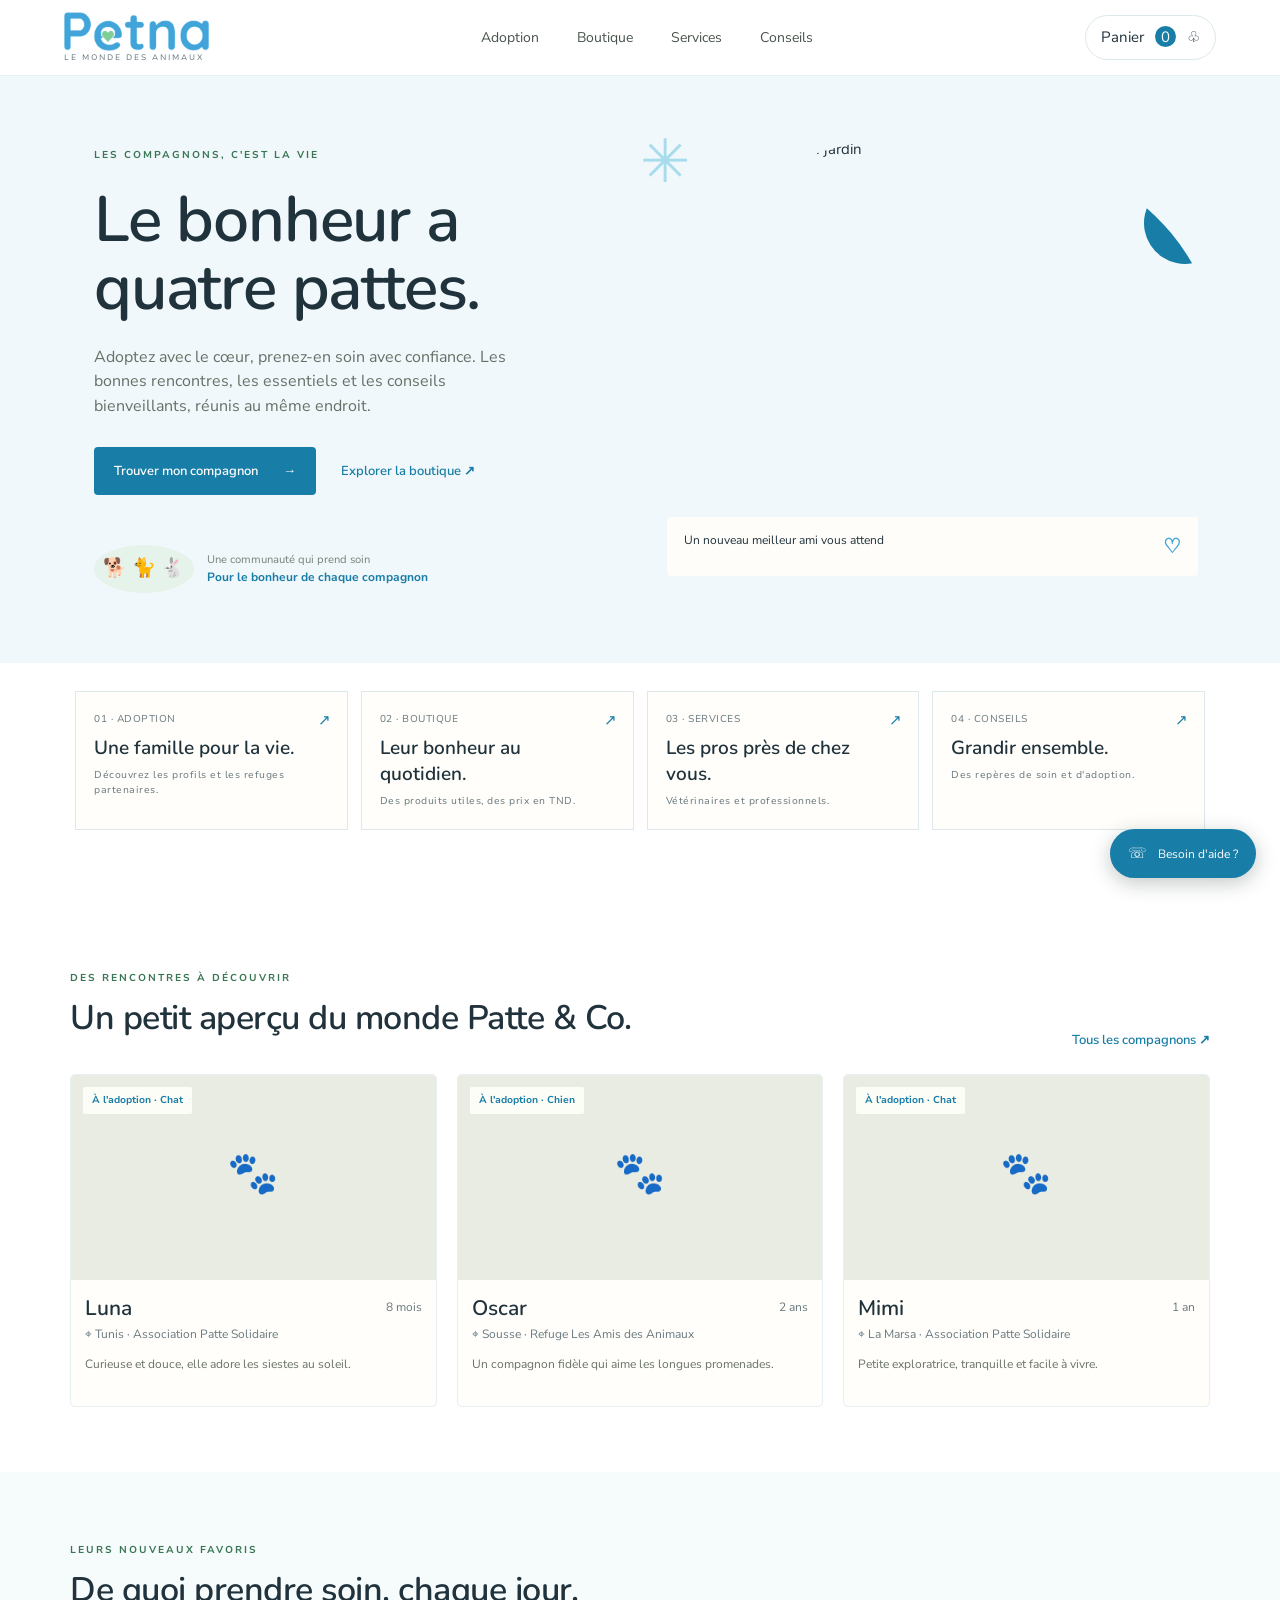
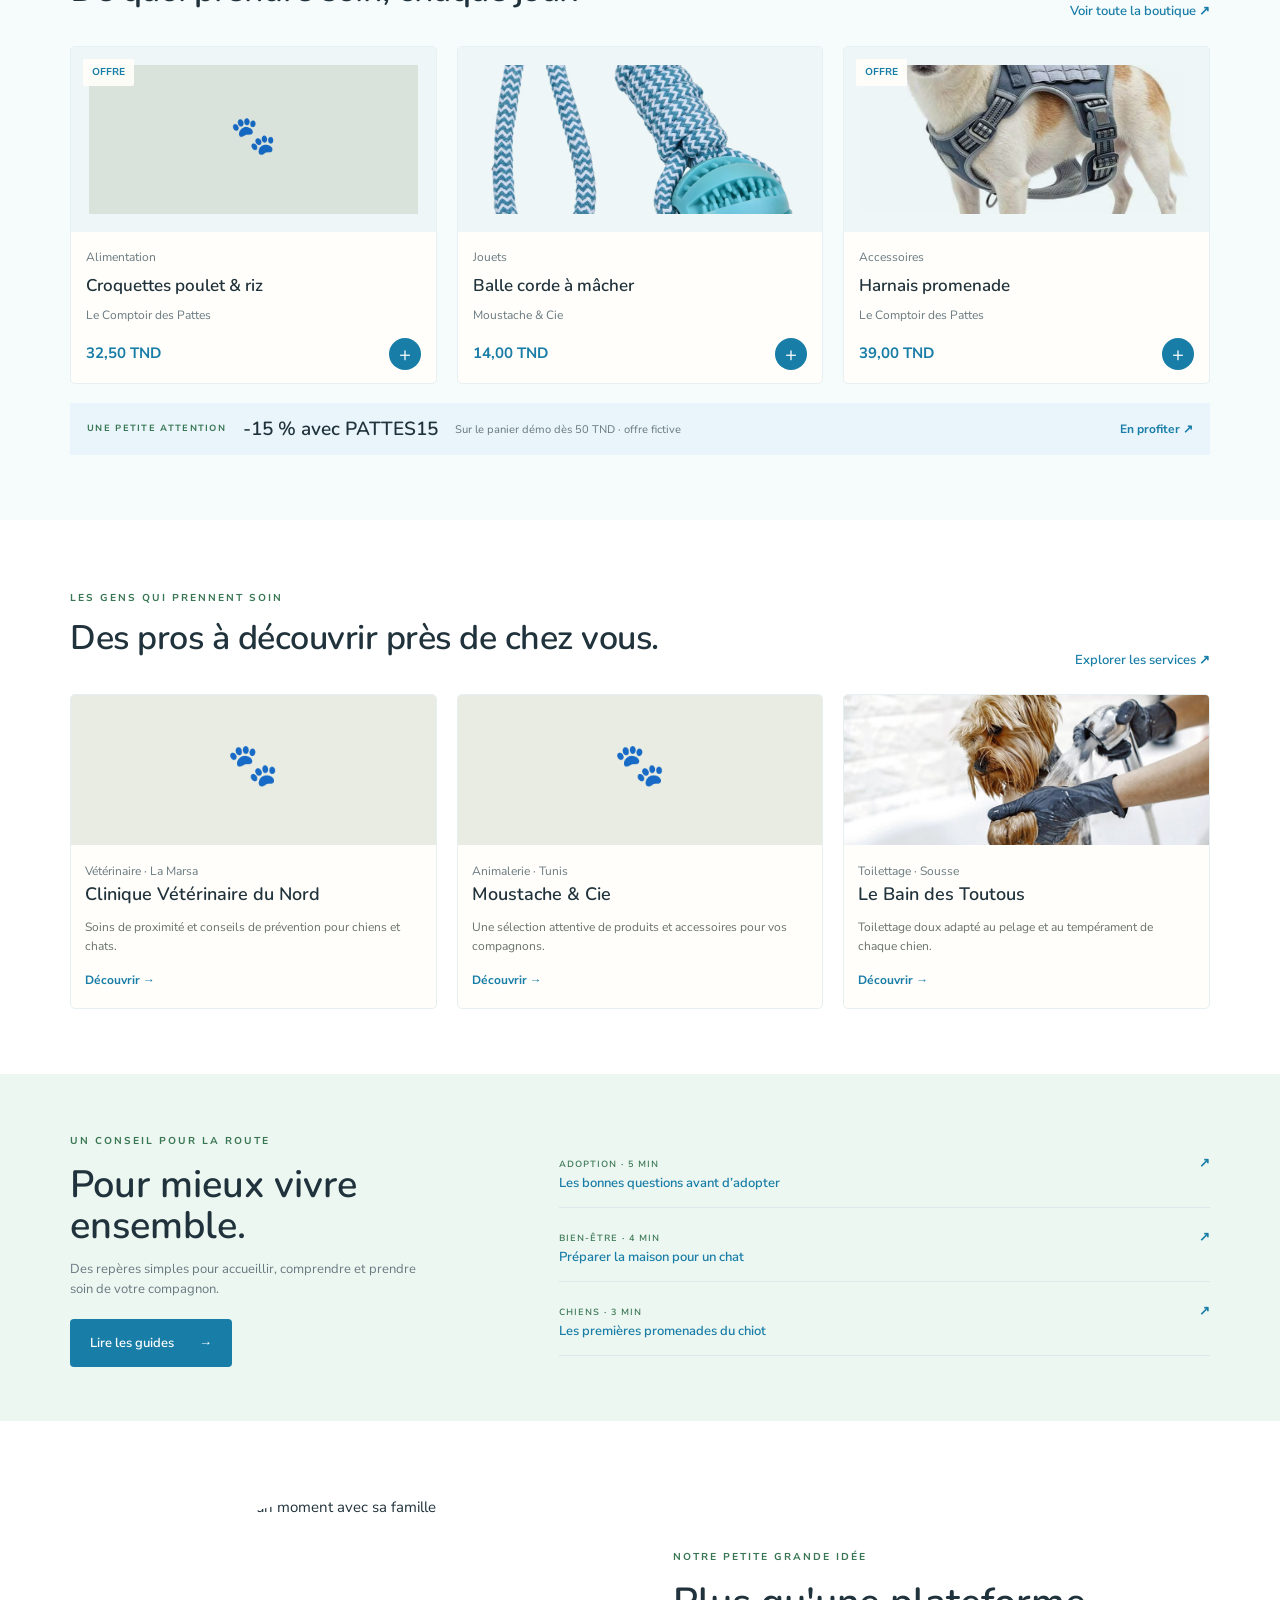
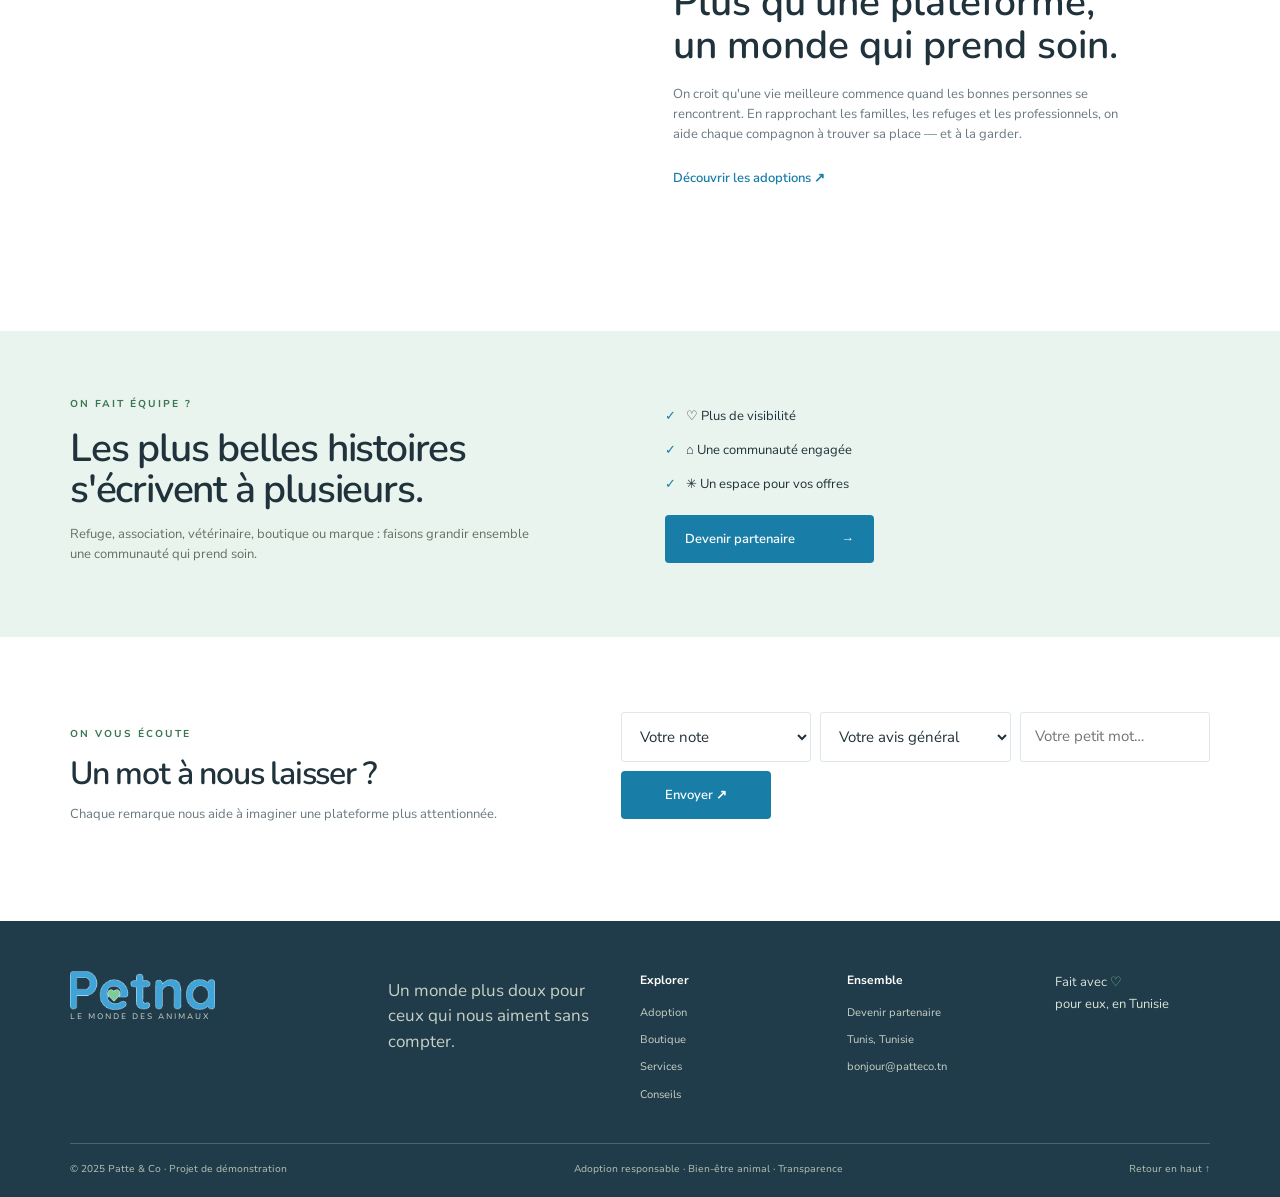
==== commit d0bad44f: "Add Supabase database foundation" ====
--- a/index.html
+++ b/index.html
@@ -1,4 +1,4 @@
-<!doctype html><html lang="fr"><head><meta charset="utf-8"><meta name="viewport" content="width=device-width,initial-scale=1"><meta name="theme-color" content="#f6f5ed"><meta name="description" content="Adoption responsable, produits et conseils pour les compagnons en Tunisie."><title>Patte & Co — Un monde qui prend soin</title><link rel="stylesheet" href="css/styles.css"></head><body>
+<!doctype html><html lang="fr"><head><meta charset="utf-8"><meta name="viewport" content="width=device-width,initial-scale=1"><link rel="icon" type="image/png" sizes="128x128" href="assets/petna-favicon.png"><link rel="shortcut icon" href="assets/petna-favicon.ico"><meta name="theme-color" content="#f6f5ed"><meta name="description" content="Adoption responsable, produits et conseils pour les compagnons en Tunisie."><title>Patte & Co — Un monde qui prend soin</title><link rel="stylesheet" href="css/styles.css"></head><body>
 <header class="topbar"><a class="brand" href="index.html"><img class="brand-logo" src="assets/petna-logo.png" alt="Petna"><span class="brand-copy"><small>LE MONDE DES ANIMAUX</small></span></a><button class="menu-toggle" aria-label="Ouvrir le menu">☰</button><nav class="nav"><a href="adoption.html">Adoption</a><a href="boutique.html">Boutique</a><a href="services.html">Services</a><a href="conseils.html">Conseils</a></nav><button class="cart-button" id="cart-open">Panier <span id="cart-count">0</span> ♧</button></header>
 <main><section class="hero" id="accueil"><div class="hero-copy"><span class="eyebrow">LES COMPAGNONS, C'EST LA VIE</span><h1>Le bonheur a<br>quatre pattes.</h1><p>Adoptez avec le cœur, prenez-en soin avec confiance. Les bonnes rencontres, les essentiels et les conseils bienveillants, réunis au même endroit.</p><div class="hero-actions"><a class="button button-dark" href="adoption.html">Trouver mon compagnon <span>→</span></a><a class="text-link" href="boutique.html">Explorer la boutique ↗</a></div><div class="hero-note"><span class="avatar-stack">🐕 🐈 🐇</span><span>Une communauté qui prend soin<br><b>Pour le bonheur de chaque compagnon</b></span></div></div><div class="hero-image"><img src="https://images.unsplash.com/photo-1543466835-00a7907e9de1?auto=format&fit=crop&w=1000&q=85" alt="Chien heureux dans un jardin"><span class="image-note">Un nouveau meilleur ami vous attend <b>♡</b></span><span class="hero-sticker">BONJOUR<br>TOI !</span></div><span class="hero-flower">✳</span></section>
 <section class="route-cards"><a href="adoption.html"><span>01 · ADOPTION</span><b>Une famille pour la vie.</b><small>Découvrez les profils et les refuges partenaires.</small><i>↗</i></a><a href="boutique.html"><span>02 · BOUTIQUE</span><b>Leur bonheur au quotidien.</b><small>Des produits utiles, des prix en TND.</small><i>↗</i></a><a href="services.html"><span>03 · SERVICES</span><b>Les pros près de chez vous.</b><small>Vétérinaires et professionnels.</small><i>↗</i></a><a href="conseils.html"><span>04 · CONSEILS</span><b>Grandir ensemble.</b><small>Des repères de soin et d'adoption.</small><i>↗</i></a></section>
@@ -10,5 +10,5 @@
 <section class="partner-band" id="partenaires"><div><span class="eyebrow">ON FAIT ÉQUIPE ?</span><h2>Les plus belles histoires<br>s'écrivent à plusieurs.</h2><p>Refuge, association, vétérinaire, boutique ou marque : faisons grandir ensemble une communauté qui prend soin.</p></div><div class="partner-benefits"><span>♡ Plus de visibilité</span><span>⌂ Une communauté engagée</span><span>✳ Un espace pour vos offres</span><button class="button button-dark" id="partner-open">Devenir partenaire <span>→</span></button></div></section>
 <section class="section feedback-section" id="avis"><div><span class="eyebrow">ON VOUS ÉCOUTE</span><h2>Un mot à nous laisser ?</h2><p>Chaque remarque nous aide à imaginer une plateforme plus attentionnée.</p></div><form id="feedback-form" class="inline-form"><select required aria-label="Note"><option value="">Votre note</option><option value="5">★★★★★ — Super</option><option value="4">★★★★ — Très bien</option><option value="3">★★★ — Bien</option><option value="2">★★ — À améliorer</option><option value="1">★ — Pas encore ça</option></select><select aria-label="Catégorie"><option>Votre avis général</option><option>Adoption</option><option>Boutique</option><option>Services</option></select><input required maxlength="240" placeholder="Votre petit mot…"><button class="button button-dark">Envoyer ↗</button><div class="form-message" aria-live="polite"></div></form></section></main>
 <footer><div class="footer-main"><a class="brand" href="index.html"><img class="brand-logo" src="assets/petna-logo.png" alt="Petna"><span class="brand-copy"><small>LE MONDE DES ANIMAUX</small></span></a><p>Un monde plus doux pour<br>ceux qui nous aiment sans compter.</p><div class="footer-links"><b>Explorer</b><a href="adoption.html">Adoption</a><a href="boutique.html">Boutique</a><a href="services.html">Services</a><a href="conseils.html">Conseils</a></div><div class="footer-links"><b>Ensemble</b><a href="#partenaires">Devenir partenaire</a><span>Tunis, Tunisie</span><span>bonjour@patteco.tn</span></div><div class="footer-badge">Fait avec <span>♡</span><br>pour eux, en Tunisie</div></div><div class="footer-bottom"><span>© 2025 Patte & Co · Projet de démonstration</span><span>Adoption responsable · Bien-être animal · Transparence</span><a href="#accueil">Retour en haut ↑</a></div></footer>
-<div id="modal-root" class="modal-root" aria-live="polite"></div><button id="chat-toggle" class="chat-toggle" aria-label="Ouvrir l'assistant" aria-expanded="false" aria-controls="chat-panel">☏ <span>Besoin d'aide ?</span></button><aside id="chat-panel" class="chat-panel" hidden><div class="chat-head"><b>Le petit coup de patte</b><button id="chat-close" type="button" aria-label="Fermer l’assistant">×</button><small>Assistant de démonstration · Toujours là pour aider</small></div><div id="chat-messages" class="chat-messages"><div class="chat-msg bot">Bonjour ! 🐾 Comment puis-je vous aider ?</div><div class="chat-suggestions"><button>Comment adopter ?</button><button>Suivre mon panier</button><button>Conseils pour mon chat</button><button>Modes de livraison</button></div></div><form id="chat-form"><input id="chat-input" placeholder="Écrivez votre question…" aria-label="Votre question"><button aria-label="Envoyer">↑</button></form></aside><script src="js/data.js"></script><script src="js/app.js"></script></body></html>
+<div id="modal-root" class="modal-root" aria-live="polite"></div><button id="chat-toggle" class="chat-toggle" aria-label="Ouvrir l'assistant" aria-expanded="false" aria-controls="chat-panel">☏ <span>Besoin d'aide ?</span></button><aside id="chat-panel" class="chat-panel" hidden><div class="chat-head"><b>Le petit coup de patte</b><button id="chat-close" type="button" aria-label="Fermer l’assistant">×</button><small>Assistant de démonstration · Toujours là pour aider</small></div><div id="chat-messages" class="chat-messages"><div class="chat-msg bot">Bonjour ! 🐾 Comment puis-je vous aider ?</div><div class="chat-suggestions"><button>Comment adopter ?</button><button>Suivre mon panier</button><button>Conseils pour mon chat</button><button>Modes de livraison</button></div></div><form id="chat-form"><input id="chat-input" placeholder="Écrivez votre question…" aria-label="Votre question"><button aria-label="Envoyer">↑</button></form></aside><script src="js/data.js"></script><script src="js/supabase-config.js"></script><script src="js/supabase-client.js"></script><script src="js/app.js"></script></body></html>
 
